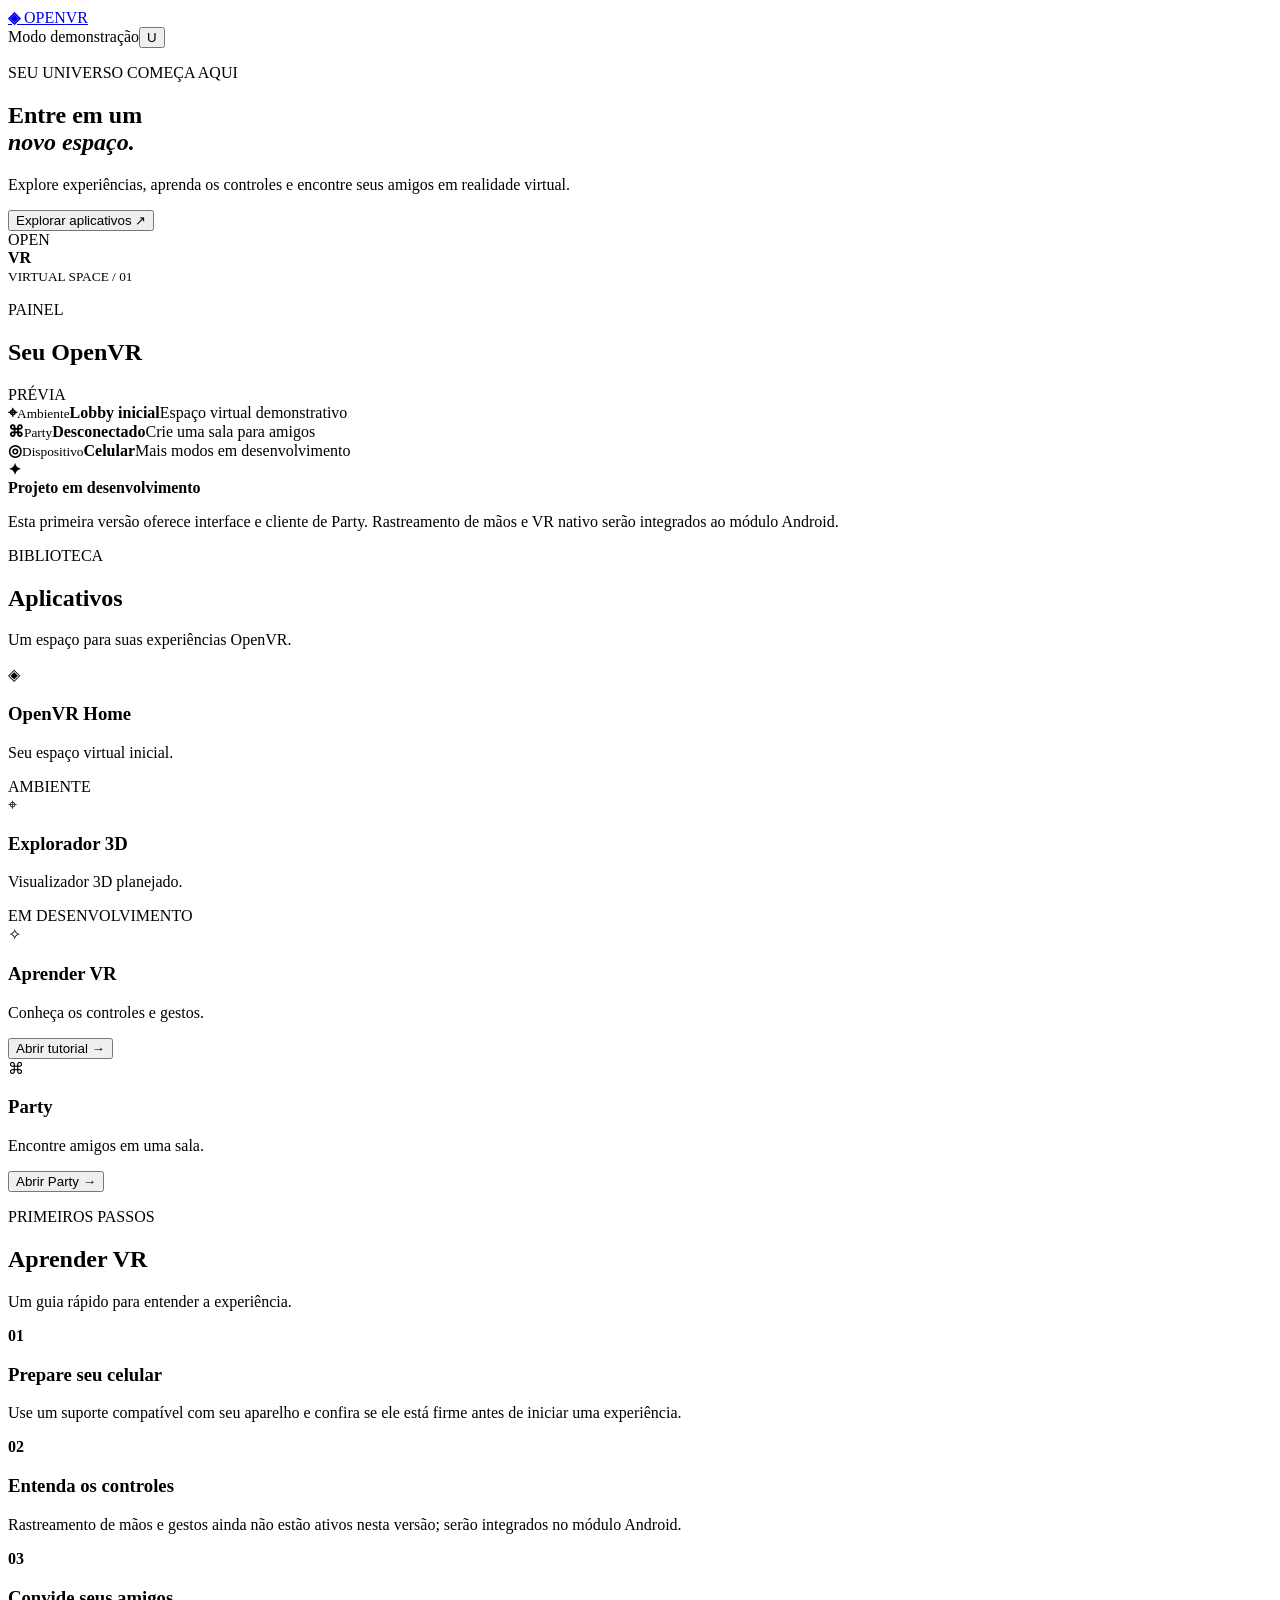
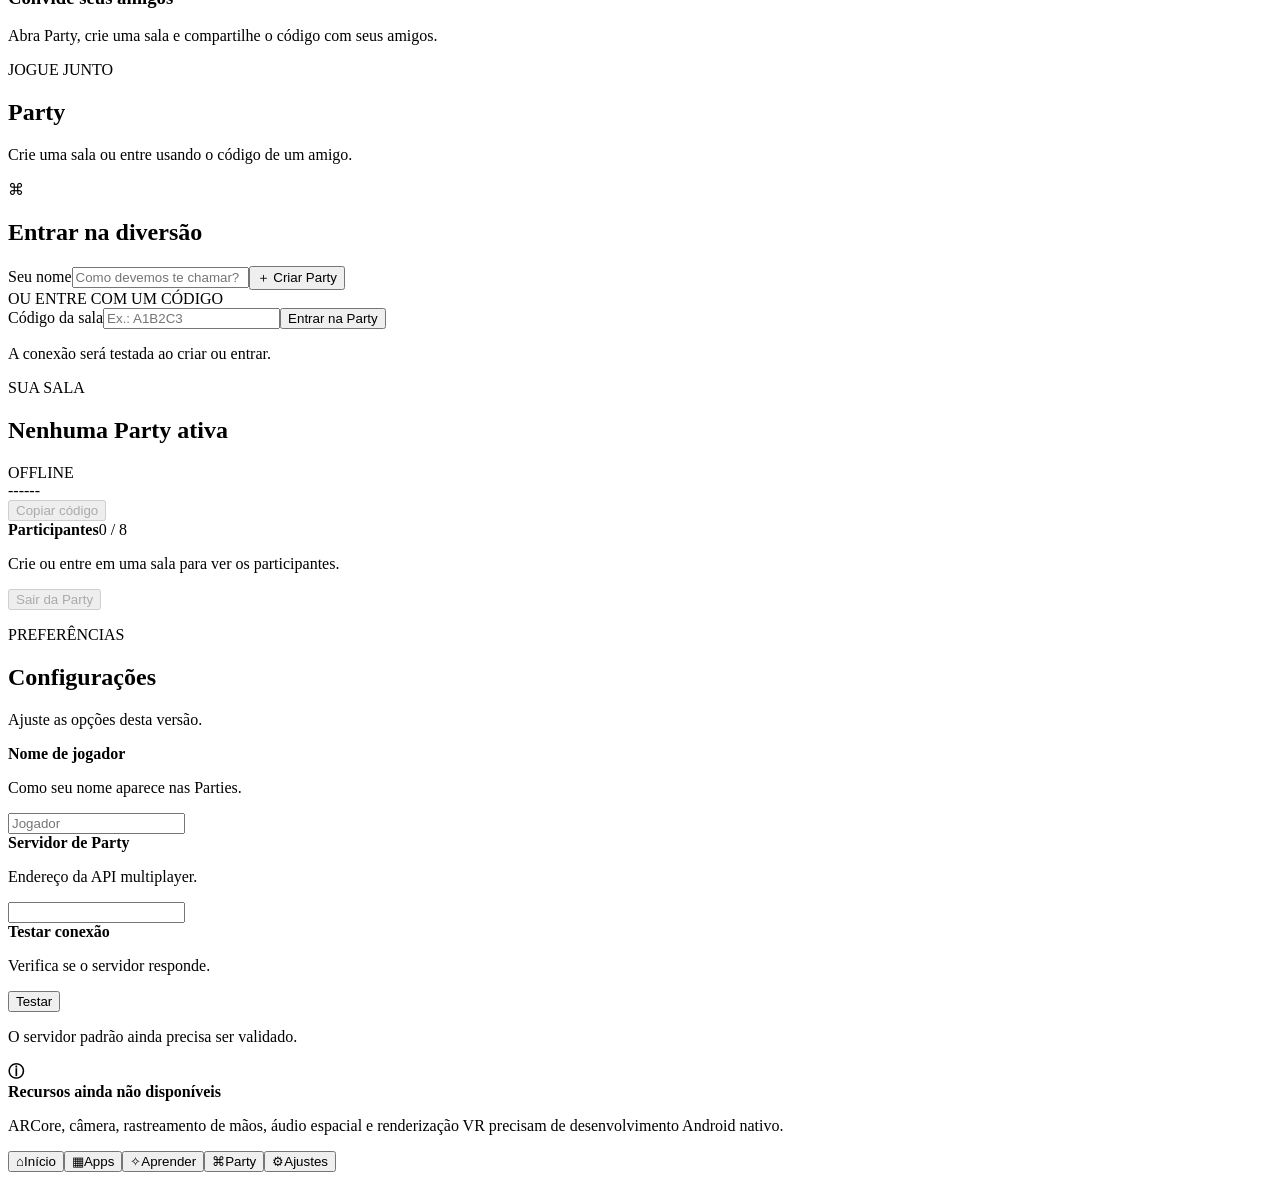
==== index.html @ 408af4f0 "Add OpenVR first web app foundation" ====
<!doctype html>
<html lang="pt-BR">
<head>
<meta charset="utf-8"><meta name="viewport" content="width=device-width,initial-scale=1,viewport-fit=cover">
<meta name="theme-color" content="#080d19"><meta name="description" content="OpenVR — seu espaço de realidade virtual.">
<link rel="manifest" href="./manifest.webmanifest"><link rel="icon" href="./icons/icon.svg" type="image/svg+xml"><link rel="stylesheet" href="./styles.css">
<title>OpenVR</title>
</head>
<body>
<div class="glow g1"></div><div class="glow g2"></div>
<header><a class="brand" href="#"><b>◈</b> OPEN<span>VR</span></a><div class="status"><i id="statusDot"></i><span id="statusText">Modo demonstração</span><button id="profile" aria-label="Editar perfil">U</button></div></header>
<main>
<section class="page active" id="home">
<div class="hero"><div><p class="eyebrow">SEU UNIVERSO COMEÇA AQUI</p><h1>Entre em um<br><em>novo espaço.</em></h1><p class="muted">Explore experiências, aprenda os controles e encontre seus amigos em realidade virtual.</p><button class="primary" data-open="apps">Explorar aplicativos ↗</button></div>
<div class="scene"><div class="grid"></div><div class="portal"><div>OPEN<br><strong>VR</strong></div></div><small>VIRTUAL SPACE / 01</small></div></div>
<div class="section-title"><div><p class="eyebrow">PAINEL</p><h2>Seu OpenVR</h2></div><span class="pill">PRÉVIA</span></div>
<div class="stats"><article><b>⌖</b><small>Ambiente</small><strong>Lobby inicial</strong><span>Espaço virtual demonstrativo</span></article><article><b>⌘</b><small>Party</small><strong id="homeParty">Desconectado</strong><span>Crie uma sala para amigos</span></article><article><b>◎</b><small>Dispositivo</small><strong>Celular</strong><span>Mais modos em desenvolvimento</span></article></div>
<div class="notice"><b>✦</b><div><strong>Projeto em desenvolvimento</strong><p>Esta primeira versão oferece interface e cliente de Party. Rastreamento de mãos e VR nativo serão integrados ao módulo Android.</p></div></div>
</section>
<section class="page" id="apps"><div class="intro"><p class="eyebrow">BIBLIOTECA</p><h1>Aplicativos</h1><p class="muted">Um espaço para suas experiências OpenVR.</p></div><div class="apps">
<article><div class="art violet">◈</div><h3>OpenVR Home</h3><p>Seu espaço virtual inicial.</p><span class="tag">AMBIENTE</span></article>
<article><div class="art blue">⌖</div><h3>Explorador 3D</h3><p>Visualizador 3D planejado.</p><span class="tag">EM DESENVOLVIMENTO</span></article>
<article><div class="art green">✧</div><h3>Aprender VR</h3><p>Conheça os controles e gestos.</p><button class="link" data-open="learn">Abrir tutorial →</button></article>
<article><div class="art pink">⌘</div><h3>Party</h3><p>Encontre amigos em uma sala.</p><button class="link" data-open="party">Abrir Party →</button></article></div></section>
<section class="page" id="learn"><div class="intro"><p class="eyebrow">PRIMEIROS PASSOS</p><h1>Aprender VR</h1><p class="muted">Um guia rápido para entender a experiência.</p></div><div class="lessons">
<article><b>01</b><div><h3>Prepare seu celular</h3><p>Use um suporte compatível com seu aparelho e confira se ele está firme antes de iniciar uma experiência.</p></div></article>
<article><b>02</b><div><h3>Entenda os controles</h3><p>Rastreamento de mãos e gestos ainda não estão ativos nesta versão; serão integrados no módulo Android.</p></div></article>
<article><b>03</b><div><h3>Convide seus amigos</h3><p>Abra Party, crie uma sala e compartilhe o código com seus amigos.</p></div></article></div></section>
<section class="page" id="party"><div class="intro"><p class="eyebrow">JOGUE JUNTO</p><h1>Party</h1><p class="muted">Crie uma sala ou entre usando o código de um amigo.</p></div><div class="party-layout">
<div class="panel"><div class="symbol">⌘</div><h2>Entrar na diversão</h2><label for="playerName">Seu nome</label><input id="playerName" maxlength="20" placeholder="Como devemos te chamar?"><button class="primary wide" id="create">＋ Criar Party</button><div class="or">OU ENTRE COM UM CÓDIGO</div><label for="partyCode">Código da sala</label><input id="partyCode" maxlength="12" placeholder="Ex.: A1B2C3"><button class="secondary wide" id="join">Entrar na Party</button><p class="helper" id="partyMessage">A conexão será testada ao criar ou entrar.</p></div>
<div class="panel"><div class="room-head"><div><p class="eyebrow">SUA SALA</p><h2 id="roomTitle">Nenhuma Party ativa</h2></div><span class="live" id="roomLive">OFFLINE</span></div><div class="code" id="roomCode">------</div><button class="secondary wide" id="copy" disabled>Copiar código</button><div class="members-head"><b>Participantes</b><span id="memberCount">0 / 8</span></div><div id="members"><p class="helper">Crie ou entre em uma sala para ver os participantes.</p></div><button class="quiet wide" id="leave" disabled>Sair da Party</button></div></div></section>
<section class="page" id="settings"><div class="intro"><p class="eyebrow">PREFERÊNCIAS</p><h1>Configurações</h1><p class="muted">Ajuste as opções desta versão.</p></div><div class="panel settings">
<div class="setting"><div><b>Nome de jogador</b><p>Como seu nome aparece nas Parties.</p></div><input id="settingsName" maxlength="20" placeholder="Jogador"></div>
<div class="setting"><div><b>Servidor de Party</b><p>Endereço da API multiplayer.</p></div><input id="serverUrl" type="url" spellcheck="false"></div>
<div class="setting"><div><b>Testar conexão</b><p>Verifica se o servidor responde.</p></div><button class="secondary" id="test">Testar</button></div><p class="helper" id="settingsMessage">O servidor padrão ainda precisa ser validado.</p></div>
<div class="notice"><b>ⓘ</b><div><strong>Recursos ainda não disponíveis</strong><p>ARCore, câmera, rastreamento de mãos, áudio espacial e renderização VR precisam de desenvolvimento Android nativo.</p></div></div></section>
</main>
<nav><button class="selected" data-page="home"><span>⌂</span>Início</button><button data-page="apps"><span>▦</span>Apps</button><button data-page="learn"><span>✧</span>Aprender</button><button data-page="party"><span>⌘</span>Party</button><button data-page="settings"><span>⚙</span>Ajustes</button></nav><div id="toast" class="toast"></div>
<script src="./app.js"></script>
</body></html>
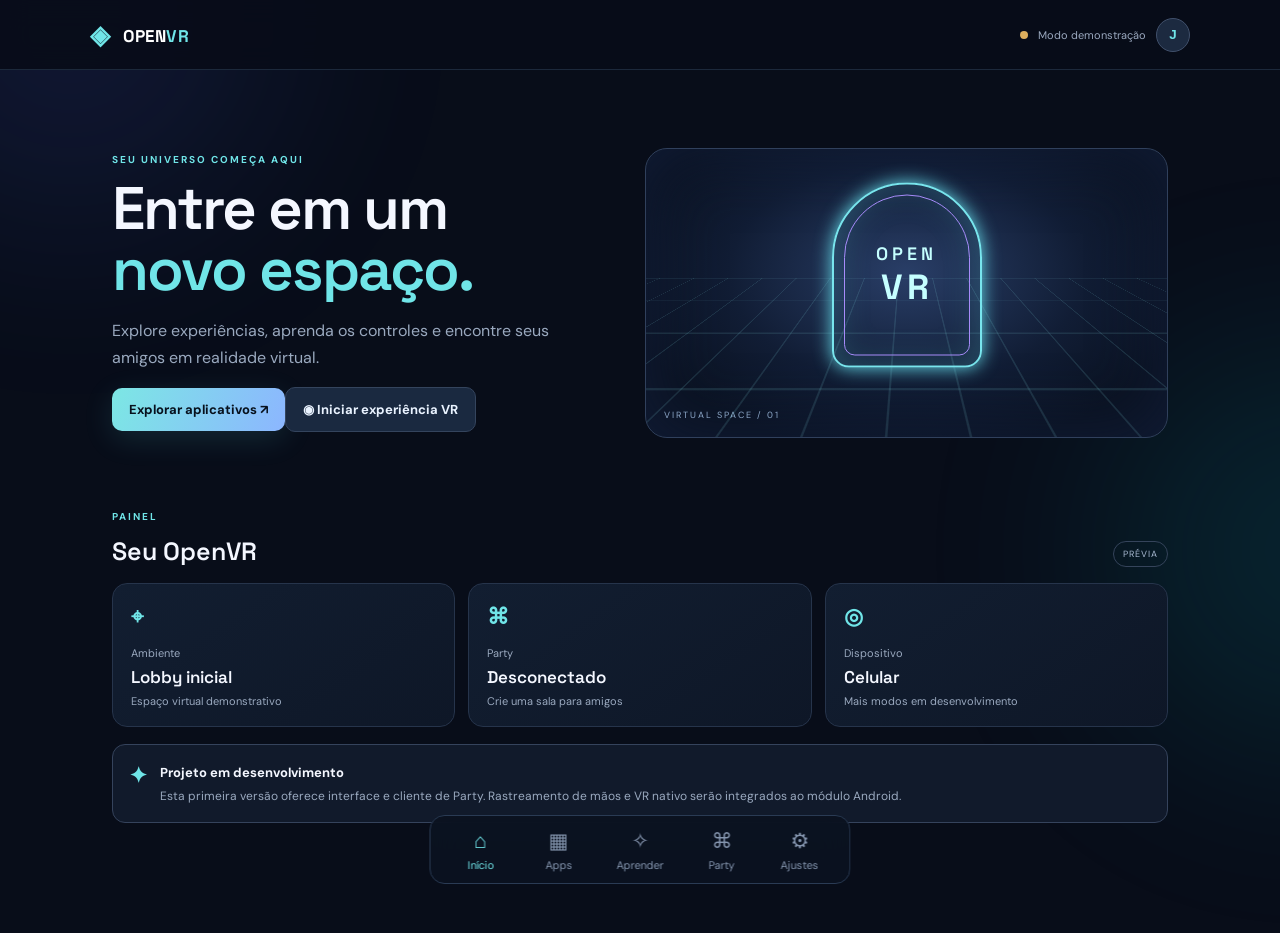
==== commit 188b9434: "Add OpenVR VR viewer and two viewing modes" ====
--- a/index.html
+++ b/index.html
@@ -11,11 +11,27 @@
 <header><a class="brand" href="#"><b>◈</b> OPEN<span>VR</span></a><div class="status"><i id="statusDot"></i><span id="statusText">Modo demonstração</span><button id="profile" aria-label="Editar perfil">U</button></div></header>
 <main>
 <section class="page active" id="home">
-<div class="hero"><div><p class="eyebrow">SEU UNIVERSO COMEÇA AQUI</p><h1>Entre em um<br><em>novo espaço.</em></h1><p class="muted">Explore experiências, aprenda os controles e encontre seus amigos em realidade virtual.</p><button class="primary" data-open="apps">Explorar aplicativos ↗</button></div>
+<div class="hero"><div><p class="eyebrow">SEU UNIVERSO COMEÇA AQUI</p><h1>Entre em um<br><em>novo espaço.</em></h1><p class="muted">Explore experiências, aprenda os controles e encontre seus amigos em realidade virtual.</p><button class="primary" data-open="apps">Explorar aplicativos ↗</button><button class="secondary home-vr" data-open="viewer">◉ Iniciar experiência VR</button></div>
 <div class="scene"><div class="grid"></div><div class="portal"><div>OPEN<br><strong>VR</strong></div></div><small>VIRTUAL SPACE / 01</small></div></div>
 <div class="section-title"><div><p class="eyebrow">PAINEL</p><h2>Seu OpenVR</h2></div><span class="pill">PRÉVIA</span></div>
 <div class="stats"><article><b>⌖</b><small>Ambiente</small><strong>Lobby inicial</strong><span>Espaço virtual demonstrativo</span></article><article><b>⌘</b><small>Party</small><strong id="homeParty">Desconectado</strong><span>Crie uma sala para amigos</span></article><article><b>◎</b><small>Dispositivo</small><strong>Celular</strong><span>Mais modos em desenvolvimento</span></article></div>
 <div class="notice"><b>✦</b><div><strong>Projeto em desenvolvimento</strong><p>Esta primeira versão oferece interface e cliente de Party. Rastreamento de mãos e VR nativo serão integrados ao módulo Android.</p></div></div>
+</section>
+<section class="page" id="viewer">
+<div class="viewer-top"><button class="back-button" id="viewerBack">← Voltar</button><div><p class="eyebrow">OPENVR VIEWER</p><h1>Experiência VR</h1></div></div>
+<div class="mode-picker" role="group" aria-label="Modo de visualização">
+<button class="mode-choice selected" id="modeNormal" aria-pressed="true"><b>▣</b><span>Modo normal</span><small>Tela inteira</small></button>
+<button class="mode-choice" id="modeHeadset" aria-pressed="false"><b>◉</b><span>Óculos personalizado</span><small>Duas lentes circulares</small></button>
+</div>
+<div id="vrStage" class="vr-stage normal-mode">
+<div class="vr-world normal-world"><div class="vr-horizon"></div><div class="vr-moon"></div><div class="vr-platform"></div><div class="vr-world-label">OPENVR <small>VIRTUAL SPACE</small></div></div>
+<div class="lens-pair" aria-label="Visualização para lente esquerda e direita">
+<div class="lens"><div class="vr-world"><div class="vr-horizon"></div><div class="vr-moon"></div><div class="vr-platform"></div><div class="vr-world-label">OPENVR</div></div></div>
+<div class="lens"><div class="vr-world right-eye"><div class="vr-horizon"></div><div class="vr-moon"></div><div class="vr-platform"></div><div class="vr-world-label">OPENVR</div></div></div>
+</div>
+</div>
+<div class="viewer-controls"><button class="primary" id="enterFullscreen">⛶ Tela cheia</button><button class="secondary" id="exitViewer">Sair do visualizador</button></div>
+<p class="viewer-note" id="viewerNote">Modo normal: imagem em tela inteira. Escolha Óculos personalizado para usar um visor com duas lentes.</p>
 </section>
 <section class="page" id="apps"><div class="intro"><p class="eyebrow">BIBLIOTECA</p><h1>Aplicativos</h1><p class="muted">Um espaço para suas experiências OpenVR.</p></div><div class="apps">
 <article><div class="art violet">◈</div><h3>OpenVR Home</h3><p>Seu espaço virtual inicial.</p><span class="tag">AMBIENTE</span></article>
--- a/styles.css
+++ b/styles.css
@@ -0,0 +1,3 @@
+@import url('https://fonts.googleapis.com/css2?family=DM+Sans:wght@400;500;600;700&family=Space+Grotesk:wght@400;500;600;700&display=swap');
+:root{color-scheme:dark;--bg:#080d19;--panel:#101a2b;--line:#26344b;--text:#f4f7ff;--muted:#9aa9bf;--cyan:#70e5e8}*{box-sizing:border-box}body{margin:0;background:var(--bg);color:var(--text);font-family:'DM Sans',sans-serif;min-height:100vh}.glow{position:fixed;width:400px;height:400px;border-radius:50%;filter:blur(110px);opacity:.12;pointer-events:none;z-index:-1}.g1{background:#536dfe;top:-180px;left:-130px}.g2{background:#00d4d8;right:-230px;top:350px}header{height:70px;display:flex;align-items:center;justify-content:space-between;padding:0 max(20px,calc((100vw - 1100px)/2));border-bottom:1px solid #1c293b;background:#080d19e8;position:sticky;top:0;z-index:4;backdrop-filter:blur(14px)}.brand{color:white;text-decoration:none;font:700 17px 'Space Grotesk';letter-spacing:.5px}.brand b{color:var(--cyan);font-size:26px;vertical-align:-2px;margin-right:8px}.brand span{color:var(--cyan)}.status{display:flex;align-items:center;gap:10px;color:var(--muted);font-size:11px}.status i{width:8px;height:8px;border-radius:50%;background:#dcae5d}.status.online i{background:#5de1a0}#profile{border:1px solid #40506b;border-radius:50%;width:34px;height:34px;background:#1c2a40;color:var(--cyan);font-weight:bold}main{max-width:1100px;margin:auto;padding:40px 22px 110px}.page{display:none;animation:fade .2s}.page.active{display:block}@keyframes fade{from{opacity:.4;transform:translateY(4px)}to{opacity:1;transform:none}}.hero{display:grid;grid-template-columns:1fr 1.05fr;gap:35px;align-items:center;min-height:365px}.eyebrow{font-size:10px;letter-spacing:2px;color:var(--cyan);font-weight:700;margin:0 0 12px}.hero h1,.intro h1{font:600 clamp(40px,6vw,60px)/1.02 'Space Grotesk';letter-spacing:-2px;margin:0 0 18px}.hero em{color:var(--cyan);font-style:normal}.muted{color:var(--muted);line-height:1.65;max-width:470px}.primary,.secondary{border:0;border-radius:10px;padding:13px 17px;font:700 13px 'DM Sans';cursor:pointer;transition:.2s}.primary{background:linear-gradient(110deg,#7ce7e4,#8cb6ff);color:#07111d;box-shadow:0 8px 30px #5adce522}.secondary{background:#1a2940;color:#eaf3ff;border:1px solid #34445d}.primary:hover,.secondary:hover{filter:brightness(1.08);transform:translateY(-1px)}.scene{height:290px;position:relative;border:1px solid #30405c;border-radius:22px;overflow:hidden;background:radial-gradient(ellipse at 50% 43%,#293e67,#111d35 48%,#0a1221 78%);box-shadow:inset 0 0 70px #111c36}.grid{position:absolute;inset:45% -30% -30%;background-image:linear-gradient(#80dce322 1px,transparent 1px),linear-gradient(90deg,#80dce322 1px,transparent 1px);background-size:34px 34px;transform:perspective(170px) rotateX(58deg);transform-origin:top}.portal{position:absolute;left:50%;top:44%;transform:translate(-50%,-50%);width:150px;height:185px;border:2px solid #78e5ed;border-radius:80px 80px 18px 18px;box-shadow:0 0 18px #65dce9,inset 0 0 35px #65dce944;display:grid;place-items:center}.portal:before{content:"";position:absolute;inset:10px;border:1px solid #a78bfa;border-radius:70px 70px 12px 12px}.portal div{text-align:center;font:600 18px 'Space Grotesk';letter-spacing:4px;color:#c5ffff}.portal strong{font-size:35px}.scene small{position:absolute;bottom:16px;left:18px;color:#8da8c9;font-size:9px;letter-spacing:2px}.section-title{display:flex;align-items:end;justify-content:space-between;margin:35px 0 16px}.section-title h2{font:600 25px 'Space Grotesk';margin:0}.pill,.tag{font-size:9px;letter-spacing:1px;color:#a9bad2;border:1px solid #35445b;border-radius:20px;padding:6px 9px}.stats{display:grid;grid-template-columns:repeat(3,1fr);gap:13px}.stats article,.panel,.apps article,.lessons article{background:linear-gradient(145deg,#121e31,#0e1727);border:1px solid var(--line);border-radius:15px;padding:18px}.stats article>b{display:block;font-size:22px;color:var(--cyan);margin-bottom:15px}.stats small,.stats span{display:block;color:var(--muted);font-size:11px}.stats strong{display:block;font:600 17px 'Space Grotesk';margin:6px 0}.notice{display:flex;gap:13px;margin-top:17px;padding:16px;border:1px solid #35435c;border-radius:13px;background:#111a2b}.notice>b{font-size:22px;color:var(--cyan)}.notice strong{font-size:13px}.notice p,.apps p,.lessons p,.setting p{margin:5px 0 0;color:var(--muted);font-size:12px;line-height:1.6}.intro{margin:8px 0 28px}.intro h1{font-size:44px;margin-bottom:8px}.intro .muted{margin:0}.apps{display:grid;grid-template-columns:repeat(4,1fr);gap:14px}.art{height:125px;border-radius:11px;display:grid;place-items:center;font-size:50px;color:#e4ffff}.violet{background:radial-gradient(circle at 50% 30%,#8065d7,#282346)}.blue{background:radial-gradient(circle at 50% 30%,#3e9fc9,#152c4b)}.green{background:radial-gradient(circle at 50% 30%,#54bba0,#173c3b)}.pink{background:radial-gradient(circle at 50% 30%,#bd71b9,#462443)}.apps h3,.lessons h3{font:600 16px 'Space Grotesk';margin:14px 0 5px}.tag{display:inline-block;margin-top:13px;font-size:8px}.link{border:0;background:none;color:var(--cyan);font-weight:700;padding:12px 0 0}.lessons{display:grid;gap:12px}.lessons article{display:flex;gap:18px;align-items:center}.lessons article>b{font:600 23px 'Space Grotesk';color:var(--cyan)}.lessons article>div{flex:1}.lessons h3{margin:0}.party-layout{display:grid;grid-template-columns:1fr 1fr;gap:15px}.symbol{font-size:25px;color:var(--cyan)}.panel h2{font:600 20px 'Space Grotesk';margin:10px 0 18px}label{display:block;color:#b7c5d8;font-size:11px;margin:14px 0 7px}input{width:100%;padding:12px;border:1px solid #35445d;background:#091321;border-radius:9px;color:white;outline:none;font:13px 'DM Sans'}input:focus{border-color:var(--cyan);box-shadow:0 0 0 3px #70e5e81a}.wide{width:100%;margin-top:11px}.or{text-align:center;color:#71839e;font-size:9px;letter-spacing:1px;margin:20px 0 5px}.helper{font-size:11px;color:#8495ad;line-height:1.5}.room-head,.members-head{display:flex;justify-content:space-between;align-items:center}.room-head h2{margin:0}.live{font-size:9px;color:#e6b568;border:1px solid #594a34;border-radius:20px;padding:5px 8px}.live.online{color:#72e5ac;border-color:#28634b}.code{font:700 34px 'Space Grotesk';letter-spacing:7px;color:var(--cyan);padding:22px 0 10px}.members-head{font-size:12px;margin:24px 0 10px}.members-head span{color:var(--muted)}.member{display:flex;gap:9px;align-items:center;padding:9px 0;border-bottom:1px solid #26354a;font-size:12px}.member i{width:8px;height:8px;border-radius:50%;background:#68e0bd}.quiet{background:none;border:0;color:#aab8cc;padding:14px;cursor:pointer}.quiet:disabled,.secondary:disabled{opacity:.35;cursor:not-allowed}.settings{padding:4px 19px}.setting{display:grid;grid-template-columns:1fr minmax(180px,48%);gap:18px;align-items:center;padding:16px 0;border-bottom:1px solid #26354a}.setting:last-of-type{border:0}.setting b{font-size:13px}.setting p{font-size:11px}nav{position:fixed;bottom:0;left:0;right:0;z-index:5;display:flex;justify-content:center;gap:clamp(7px,4vw,40px);padding:10px 10px max(10px,env(safe-area-inset-bottom));background:#0b1321ed;border-top:1px solid #25334a;backdrop-filter:blur(16px)}nav button{background:none;border:0;color:#8495ae;font:11px 'DM Sans';display:flex;flex-direction:column;align-items:center;gap:3px;min-width:52px}nav button span{font-size:21px}nav button.selected{color:var(--cyan)}.toast{position:fixed;bottom:85px;left:50%;transform:translate(-50%,10px);opacity:0;background:#e3f9f8;color:#0a1a24;padding:10px 16px;border-radius:9px;font-size:12px;transition:.2s;z-index:8}.toast.show{opacity:1;transform:translate(-50%,0)}
+@media(max-width:760px){main{padding:27px 16px 105px}.hero{grid-template-columns:1fr;gap:22px;min-height:0}.hero h1{font-size:47px}.scene{height:235px}.stats{grid-template-columns:1fr}.stats article{display:grid;grid-template-columns:32px 1fr;align-items:center;column-gap:9px}.stats article>b{grid-row:span 2;margin:0}.stats span{grid-column:2}.apps{grid-template-columns:repeat(2,1fr)}.art{height:100px}.party-layout{grid-template-columns:1fr}.setting{grid-template-columns:1fr}.intro h1{font-size:40px}.status span{display:none}}@media(min-width:761px){nav{left:50%;right:auto;transform:translateX(-50%);bottom:16px;border:1px solid #2a3b54;border-radius:15px;padding:10px 24px;gap:26px}}
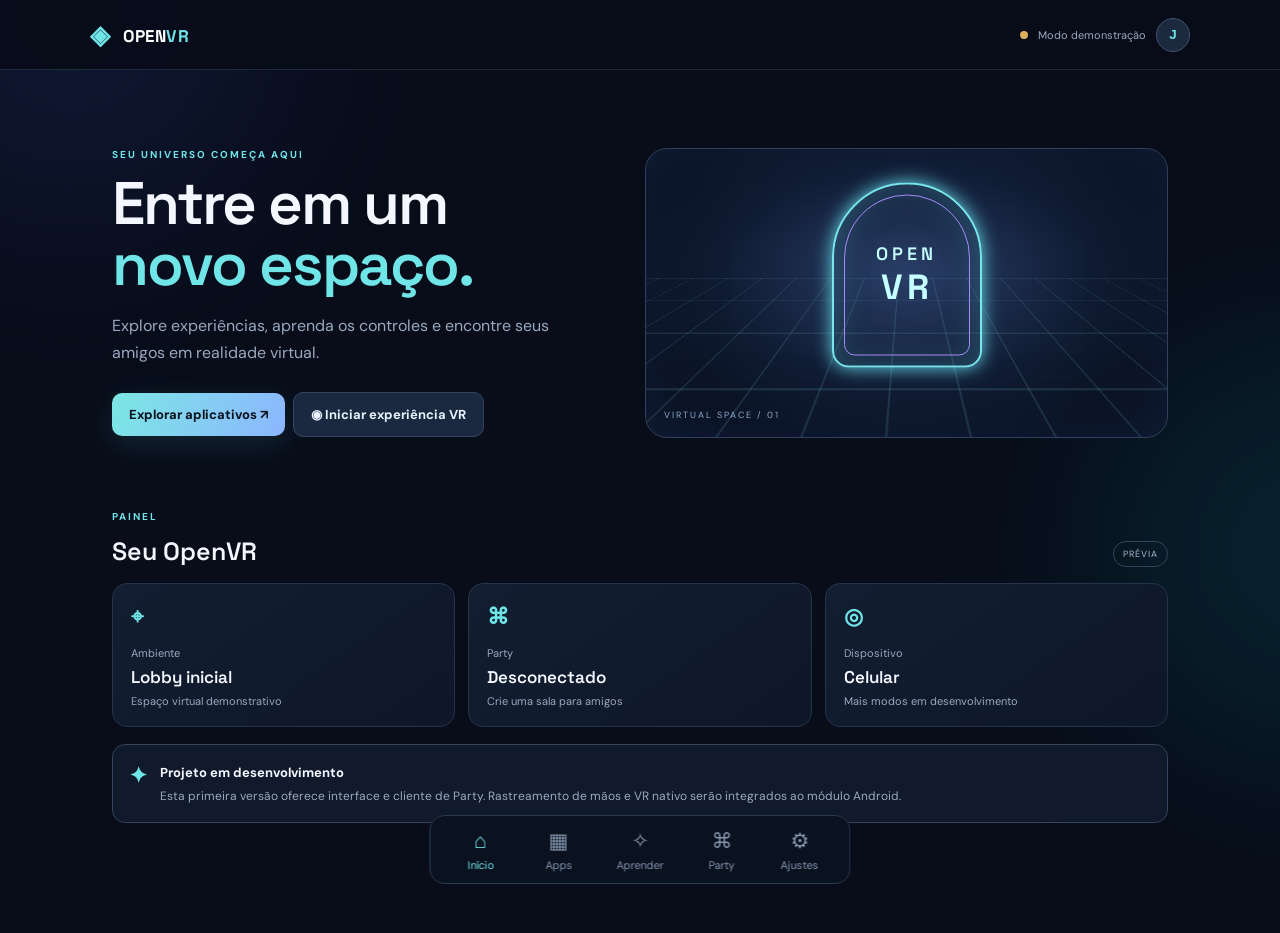
==== commit cdf57119: "Add Nexus 3D lobby and object video capture prototype" ====
--- a/index.html
+++ b/index.html
@@ -24,13 +24,16 @@
 <button class="mode-choice" id="modeHeadset" aria-pressed="false"><b>◉</b><span>Óculos personalizado</span><small>Duas lentes circulares</small></button>
 </div>
 <div id="vrStage" class="vr-stage normal-mode">
-<div class="vr-world normal-world"><div class="vr-horizon"></div><div class="vr-moon"></div><div class="vr-platform"></div><div class="vr-world-label">OPENVR <small>VIRTUAL SPACE</small></div></div>
+<div class="lobby-scene" id="lobbyScene" aria-label="Lobby 3D OpenVR"><div class="lobby-sky"></div><div class="lobby-floor"></div><div class="lobby-ring"></div><div class="lobby-pillar pillar-a"></div><div class="lobby-pillar pillar-b"></div><div class="lobby-orb orb-a"></div><div class="lobby-orb orb-b"></div><div class="lobby-cube" id="lobbyCube"><span>OPENVR</span></div><div class="lobby-caption">NEXUS LOBBY <small>SEU ESPAÇO 3D</small></div><div id="capturedLobbyObjects" class="captured-lobby-objects"></div></div>
+<div id="handCursor" class="hand-cursor" aria-hidden="true"></div><button id="vrTarget" class="vr-target" type="button">TOQUE COM PINÇA</button><div class="vr-world normal-world"><div class="vr-horizon"></div><div class="vr-moon"></div><div class="vr-platform"></div><div class="vr-world-label">OPENVR <small>VIRTUAL SPACE</small></div></div>
 <div class="lens-pair" aria-label="Visualização para lente esquerda e direita">
 <div class="lens"><div class="vr-world"><div class="vr-horizon"></div><div class="vr-moon"></div><div class="vr-platform"></div><div class="vr-world-label">OPENVR</div></div></div>
 <div class="lens"><div class="vr-world right-eye"><div class="vr-horizon"></div><div class="vr-moon"></div><div class="vr-platform"></div><div class="vr-world-label">OPENVR</div></div></div>
 </div>
 </div>
-<div class="viewer-controls"><button class="primary" id="enterFullscreen">⛶ Tela cheia</button><button class="secondary" id="exitViewer">Sair do visualizador</button></div>
+<div class="viewer-controls"><button class="primary" id="enterFullscreen">⛶ Tela cheia</button><button class="secondary" id="openCapture">＋ Capturar objeto</button><button class="secondary" id="handToggle">✋ Ativar mãos</button><button class="secondary" id="exitViewer">Sair do visualizador</button></div>
+<p class="viewer-note" id="handStatus" role="status" aria-live="polite">Reconhecimento de mãos desligado. No aplicativo Android, ative para permitir o uso da câmera frontal.</p>
+<section class="capture-panel" id="capturePanel"><div class="capture-heading"><div><p class="eyebrow">OBJECT SCANNER</p><h2>Adicionar objeto ao lobby</h2></div><button class="quiet" id="closeCapture">Fechar ×</button></div><p class="viewer-note">Grave um vídeo curto contornando o objeto lentamente, mostrando frente, laterais, topo e parte de trás. O OpenVR vai extrair quadros para preparar uma prévia.</p><label class="capture-file">🎥 Escolher vídeo do objeto<input id="objectVideo" type="file" accept="video/*" capture="environment"></label><video id="captureVideo" controls playsinline hidden></video><div id="captureProgress" class="capture-progress">Nenhum vídeo selecionado.</div><div id="captureFrames" class="capture-frames"></div><div class="capture-actions"><input id="objectName" maxlength="32" placeholder="Nome do objeto (ex.: Meu troféu)"><button class="primary" id="addCapturedObject" disabled>Adicionar prévia ao lobby</button></div><p class="capture-disclaimer">Esta etapa cria uma prévia multiquadro. Ainda não é uma malha 3D reconstruída: para isso, será necessário integrar um serviço de fotogrametria/IA 3D e validar o modelo gerado.</p></section>
 <p class="viewer-note" id="viewerNote">Modo normal: imagem em tela inteira. Escolha Óculos personalizado para usar um visor com duas lentes.</p>
 </section>
 <section class="page" id="apps"><div class="intro"><p class="eyebrow">BIBLIOTECA</p><h1>Aplicativos</h1><p class="muted">Um espaço para suas experiências OpenVR.</p></div><div class="apps">
@@ -40,7 +43,7 @@
 <article><div class="art pink">⌘</div><h3>Party</h3><p>Encontre amigos em uma sala.</p><button class="link" data-open="party">Abrir Party →</button></article></div></section>
 <section class="page" id="learn"><div class="intro"><p class="eyebrow">PRIMEIROS PASSOS</p><h1>Aprender VR</h1><p class="muted">Um guia rápido para entender a experiência.</p></div><div class="lessons">
 <article><b>01</b><div><h3>Prepare seu celular</h3><p>Use um suporte compatível com seu aparelho e confira se ele está firme antes de iniciar uma experiência.</p></div></article>
-<article><b>02</b><div><h3>Entenda os controles</h3><p>Rastreamento de mãos e gestos ainda não estão ativos nesta versão; serão integrados no módulo Android.</p></div></article>
+<article><b>02</b><div><h3>Entenda os controles</h3><p>Ative Reconhecimento de mãos no visualizador. Mostre a mão para mover o cursor e junte polegar e indicador para selecionar o alvo.</p></div></article>
 <article><b>03</b><div><h3>Convide seus amigos</h3><p>Abra Party, crie uma sala e compartilhe o código com seus amigos.</p></div></article></div></section>
 <section class="page" id="party"><div class="intro"><p class="eyebrow">JOGUE JUNTO</p><h1>Party</h1><p class="muted">Crie uma sala ou entre usando o código de um amigo.</p></div><div class="party-layout">
 <div class="panel"><div class="symbol">⌘</div><h2>Entrar na diversão</h2><label for="playerName">Seu nome</label><input id="playerName" maxlength="20" placeholder="Como devemos te chamar?"><button class="primary wide" id="create">＋ Criar Party</button><div class="or">OU ENTRE COM UM CÓDIGO</div><label for="partyCode">Código da sala</label><input id="partyCode" maxlength="12" placeholder="Ex.: A1B2C3"><button class="secondary wide" id="join">Entrar na Party</button><p class="helper" id="partyMessage">A conexão será testada ao criar ou entrar.</p></div>
@@ -49,7 +52,7 @@
 <div class="setting"><div><b>Nome de jogador</b><p>Como seu nome aparece nas Parties.</p></div><input id="settingsName" maxlength="20" placeholder="Jogador"></div>
 <div class="setting"><div><b>Servidor de Party</b><p>Endereço da API multiplayer.</p></div><input id="serverUrl" type="url" spellcheck="false"></div>
 <div class="setting"><div><b>Testar conexão</b><p>Verifica se o servidor responde.</p></div><button class="secondary" id="test">Testar</button></div><p class="helper" id="settingsMessage">O servidor padrão ainda precisa ser validado.</p></div>
-<div class="notice"><b>ⓘ</b><div><strong>Recursos ainda não disponíveis</strong><p>ARCore, câmera, rastreamento de mãos, áudio espacial e renderização VR precisam de desenvolvimento Android nativo.</p></div></div></section>
+<div class="notice"><b>ⓘ</b><div><strong>Recursos ainda não disponíveis</strong><p>A câmera frontal e o reconhecimento de mãos usam o módulo Android. Estereoscopia 3D real, ARCore, áudio espacial e head tracking ainda estão em desenvolvimento.</p></div></div></section>
 </main>
 <nav><button class="selected" data-page="home"><span>⌂</span>Início</button><button data-page="apps"><span>▦</span>Apps</button><button data-page="learn"><span>✧</span>Aprender</button><button data-page="party"><span>⌘</span>Party</button><button data-page="settings"><span>⚙</span>Ajustes</button></nav><div id="toast" class="toast"></div>
 <script src="./app.js"></script>
--- a/styles.css
+++ b/styles.css
@@ -1,3 +1,7 @@
 @import url('https://fonts.googleapis.com/css2?family=DM+Sans:wght@400;500;600;700&family=Space+Grotesk:wght@400;500;600;700&display=swap');
 :root{color-scheme:dark;--bg:#080d19;--panel:#101a2b;--line:#26344b;--text:#f4f7ff;--muted:#9aa9bf;--cyan:#70e5e8}*{box-sizing:border-box}body{margin:0;background:var(--bg);color:var(--text);font-family:'DM Sans',sans-serif;min-height:100vh}.glow{position:fixed;width:400px;height:400px;border-radius:50%;filter:blur(110px);opacity:.12;pointer-events:none;z-index:-1}.g1{background:#536dfe;top:-180px;left:-130px}.g2{background:#00d4d8;right:-230px;top:350px}header{height:70px;display:flex;align-items:center;justify-content:space-between;padding:0 max(20px,calc((100vw - 1100px)/2));border-bottom:1px solid #1c293b;background:#080d19e8;position:sticky;top:0;z-index:4;backdrop-filter:blur(14px)}.brand{color:white;text-decoration:none;font:700 17px 'Space Grotesk';letter-spacing:.5px}.brand b{color:var(--cyan);font-size:26px;vertical-align:-2px;margin-right:8px}.brand span{color:var(--cyan)}.status{display:flex;align-items:center;gap:10px;color:var(--muted);font-size:11px}.status i{width:8px;height:8px;border-radius:50%;background:#dcae5d}.status.online i{background:#5de1a0}#profile{border:1px solid #40506b;border-radius:50%;width:34px;height:34px;background:#1c2a40;color:var(--cyan);font-weight:bold}main{max-width:1100px;margin:auto;padding:40px 22px 110px}.page{display:none;animation:fade .2s}.page.active{display:block}@keyframes fade{from{opacity:.4;transform:translateY(4px)}to{opacity:1;transform:none}}.hero{display:grid;grid-template-columns:1fr 1.05fr;gap:35px;align-items:center;min-height:365px}.eyebrow{font-size:10px;letter-spacing:2px;color:var(--cyan);font-weight:700;margin:0 0 12px}.hero h1,.intro h1{font:600 clamp(40px,6vw,60px)/1.02 'Space Grotesk';letter-spacing:-2px;margin:0 0 18px}.hero em{color:var(--cyan);font-style:normal}.muted{color:var(--muted);line-height:1.65;max-width:470px}.primary,.secondary{border:0;border-radius:10px;padding:13px 17px;font:700 13px 'DM Sans';cursor:pointer;transition:.2s}.primary{background:linear-gradient(110deg,#7ce7e4,#8cb6ff);color:#07111d;box-shadow:0 8px 30px #5adce522}.secondary{background:#1a2940;color:#eaf3ff;border:1px solid #34445d}.primary:hover,.secondary:hover{filter:brightness(1.08);transform:translateY(-1px)}.scene{height:290px;position:relative;border:1px solid #30405c;border-radius:22px;overflow:hidden;background:radial-gradient(ellipse at 50% 43%,#293e67,#111d35 48%,#0a1221 78%);box-shadow:inset 0 0 70px #111c36}.grid{position:absolute;inset:45% -30% -30%;background-image:linear-gradient(#80dce322 1px,transparent 1px),linear-gradient(90deg,#80dce322 1px,transparent 1px);background-size:34px 34px;transform:perspective(170px) rotateX(58deg);transform-origin:top}.portal{position:absolute;left:50%;top:44%;transform:translate(-50%,-50%);width:150px;height:185px;border:2px solid #78e5ed;border-radius:80px 80px 18px 18px;box-shadow:0 0 18px #65dce9,inset 0 0 35px #65dce944;display:grid;place-items:center}.portal:before{content:"";position:absolute;inset:10px;border:1px solid #a78bfa;border-radius:70px 70px 12px 12px}.portal div{text-align:center;font:600 18px 'Space Grotesk';letter-spacing:4px;color:#c5ffff}.portal strong{font-size:35px}.scene small{position:absolute;bottom:16px;left:18px;color:#8da8c9;font-size:9px;letter-spacing:2px}.section-title{display:flex;align-items:end;justify-content:space-between;margin:35px 0 16px}.section-title h2{font:600 25px 'Space Grotesk';margin:0}.pill,.tag{font-size:9px;letter-spacing:1px;color:#a9bad2;border:1px solid #35445b;border-radius:20px;padding:6px 9px}.stats{display:grid;grid-template-columns:repeat(3,1fr);gap:13px}.stats article,.panel,.apps article,.lessons article{background:linear-gradient(145deg,#121e31,#0e1727);border:1px solid var(--line);border-radius:15px;padding:18px}.stats article>b{display:block;font-size:22px;color:var(--cyan);margin-bottom:15px}.stats small,.stats span{display:block;color:var(--muted);font-size:11px}.stats strong{display:block;font:600 17px 'Space Grotesk';margin:6px 0}.notice{display:flex;gap:13px;margin-top:17px;padding:16px;border:1px solid #35435c;border-radius:13px;background:#111a2b}.notice>b{font-size:22px;color:var(--cyan)}.notice strong{font-size:13px}.notice p,.apps p,.lessons p,.setting p{margin:5px 0 0;color:var(--muted);font-size:12px;line-height:1.6}.intro{margin:8px 0 28px}.intro h1{font-size:44px;margin-bottom:8px}.intro .muted{margin:0}.apps{display:grid;grid-template-columns:repeat(4,1fr);gap:14px}.art{height:125px;border-radius:11px;display:grid;place-items:center;font-size:50px;color:#e4ffff}.violet{background:radial-gradient(circle at 50% 30%,#8065d7,#282346)}.blue{background:radial-gradient(circle at 50% 30%,#3e9fc9,#152c4b)}.green{background:radial-gradient(circle at 50% 30%,#54bba0,#173c3b)}.pink{background:radial-gradient(circle at 50% 30%,#bd71b9,#462443)}.apps h3,.lessons h3{font:600 16px 'Space Grotesk';margin:14px 0 5px}.tag{display:inline-block;margin-top:13px;font-size:8px}.link{border:0;background:none;color:var(--cyan);font-weight:700;padding:12px 0 0}.lessons{display:grid;gap:12px}.lessons article{display:flex;gap:18px;align-items:center}.lessons article>b{font:600 23px 'Space Grotesk';color:var(--cyan)}.lessons article>div{flex:1}.lessons h3{margin:0}.party-layout{display:grid;grid-template-columns:1fr 1fr;gap:15px}.symbol{font-size:25px;color:var(--cyan)}.panel h2{font:600 20px 'Space Grotesk';margin:10px 0 18px}label{display:block;color:#b7c5d8;font-size:11px;margin:14px 0 7px}input{width:100%;padding:12px;border:1px solid #35445d;background:#091321;border-radius:9px;color:white;outline:none;font:13px 'DM Sans'}input:focus{border-color:var(--cyan);box-shadow:0 0 0 3px #70e5e81a}.wide{width:100%;margin-top:11px}.or{text-align:center;color:#71839e;font-size:9px;letter-spacing:1px;margin:20px 0 5px}.helper{font-size:11px;color:#8495ad;line-height:1.5}.room-head,.members-head{display:flex;justify-content:space-between;align-items:center}.room-head h2{margin:0}.live{font-size:9px;color:#e6b568;border:1px solid #594a34;border-radius:20px;padding:5px 8px}.live.online{color:#72e5ac;border-color:#28634b}.code{font:700 34px 'Space Grotesk';letter-spacing:7px;color:var(--cyan);padding:22px 0 10px}.members-head{font-size:12px;margin:24px 0 10px}.members-head span{color:var(--muted)}.member{display:flex;gap:9px;align-items:center;padding:9px 0;border-bottom:1px solid #26354a;font-size:12px}.member i{width:8px;height:8px;border-radius:50%;background:#68e0bd}.quiet{background:none;border:0;color:#aab8cc;padding:14px;cursor:pointer}.quiet:disabled,.secondary:disabled{opacity:.35;cursor:not-allowed}.settings{padding:4px 19px}.setting{display:grid;grid-template-columns:1fr minmax(180px,48%);gap:18px;align-items:center;padding:16px 0;border-bottom:1px solid #26354a}.setting:last-of-type{border:0}.setting b{font-size:13px}.setting p{font-size:11px}nav{position:fixed;bottom:0;left:0;right:0;z-index:5;display:flex;justify-content:center;gap:clamp(7px,4vw,40px);padding:10px 10px max(10px,env(safe-area-inset-bottom));background:#0b1321ed;border-top:1px solid #25334a;backdrop-filter:blur(16px)}nav button{background:none;border:0;color:#8495ae;font:11px 'DM Sans';display:flex;flex-direction:column;align-items:center;gap:3px;min-width:52px}nav button span{font-size:21px}nav button.selected{color:var(--cyan)}.toast{position:fixed;bottom:85px;left:50%;transform:translate(-50%,10px);opacity:0;background:#e3f9f8;color:#0a1a24;padding:10px 16px;border-radius:9px;font-size:12px;transition:.2s;z-index:8}.toast.show{opacity:1;transform:translate(-50%,0)}
 @media(max-width:760px){main{padding:27px 16px 105px}.hero{grid-template-columns:1fr;gap:22px;min-height:0}.hero h1{font-size:47px}.scene{height:235px}.stats{grid-template-columns:1fr}.stats article{display:grid;grid-template-columns:32px 1fr;align-items:center;column-gap:9px}.stats article>b{grid-row:span 2;margin:0}.stats span{grid-column:2}.apps{grid-template-columns:repeat(2,1fr)}.art{height:100px}.party-layout{grid-template-columns:1fr}.setting{grid-template-columns:1fr}.intro h1{font-size:40px}.status span{display:none}}@media(min-width:761px){nav{left:50%;right:auto;transform:translateX(-50%);bottom:16px;border:1px solid #2a3b54;border-radius:15px;padding:10px 24px;gap:26px}}
+
+/* OpenVR viewer modes */
+.home-vr{margin:10px 0 0 8px}.viewer-top{display:flex;align-items:center;gap:18px;margin-bottom:22px}.viewer-top h1{font:600 30px 'Space Grotesk';margin:0}.back-button{background:#18263a;border:1px solid #35445d;color:#eaf3ff;border-radius:10px;padding:12px 15px}.mode-picker{display:grid;grid-template-columns:1fr 1fr;gap:12px;margin-bottom:16px}.mode-choice{display:flex;flex-direction:column;align-items:flex-start;gap:5px;text-align:left;padding:15px;border-radius:13px;border:1px solid #35445d;background:#111c2d;color:#f4f7ff;min-height:88px}.mode-choice b{font-size:20px;color:var(--cyan)}.mode-choice span{font-weight:700;font-size:13px}.mode-choice small{color:var(--muted);font-size:11px}.mode-choice.selected{border-color:var(--cyan);box-shadow:0 0 0 1px #70e5e855 inset;background:#132638}.vr-stage{height:min(58vh,520px);min-height:300px;position:relative;overflow:hidden;border:1px solid #34445d;border-radius:18px;background:#030711;display:flex;align-items:center;justify-content:center}.vr-world{position:relative;width:100%;height:100%;overflow:hidden;background:radial-gradient(ellipse at 50% 40%,#334c7a 0,#162847 42%,#080f20 80%)}.vr-horizon{position:absolute;left:-20%;right:-20%;height:40%;bottom:0;background:linear-gradient(160deg,#172e49,#091321 70%);clip-path:polygon(0 35%,25% 0,55% 34%,75% 8%,100% 35%,100% 100%,0 100%)}.vr-moon{position:absolute;width:54px;height:54px;border-radius:50%;background:#b9f2f1;top:19%;left:50%;transform:translateX(-50%);box-shadow:0 0 38px #82e5ee99}.vr-platform{position:absolute;width:60%;height:22%;left:20%;bottom:9%;border:2px solid #74dce5;border-radius:50%;transform:perspective(130px) rotateX(55deg);box-shadow:0 0 24px #63dce655}.vr-world-label{position:absolute;top:47%;width:100%;text-align:center;font:700 clamp(18px,4vw,30px) 'Space Grotesk';letter-spacing:5px;color:#d6ffff;text-shadow:0 0 20px #73e5ee}.vr-world-label small{display:block;font:10px 'DM Sans';letter-spacing:3px;margin-top:8px}.lens-pair{display:none;width:100%;height:100%;align-items:center;justify-content:center;gap:2.5%;padding:5%}.lens{width:min(43vw,390px);height:min(43vw,390px);max-height:90%;aspect-ratio:1;border-radius:50%;overflow:hidden;border:8px solid #02040a;box-shadow:0 0 0 2px #42516b,0 0 35px #000;background:#050912}.lens .vr-world{width:100%;height:100%}.lens .vr-world-label{font-size:16px;top:49%}.lens .vr-moon{width:38px;height:38px}.right-eye .vr-world-label{transform:translateX(2px)}.vr-stage.headset-mode{background:radial-gradient(ellipse,#202c41,#050810 72%)}.vr-stage.headset-mode .normal-world{display:none}.vr-stage.headset-mode .lens-pair{display:flex}.viewer-controls{display:flex;gap:10px;margin-top:14px}.viewer-controls button{flex:1}.viewer-note{color:var(--muted);font-size:11px;line-height:1.5}.viewer-page-fullscreen{padding:0!important;background:#000}.viewer-page-fullscreen .viewer-top,.viewer-page-fullscreen .mode-picker,.viewer-page-fullscreen .viewer-controls,.viewer-page-fullscreen .viewer-note{display:none}.viewer-page-fullscreen .vr-stage{height:100dvh;min-height:100dvh;border:0;border-radius:0}.viewer-page-fullscreen main{padding:0;max-width:none}.viewer-page-fullscreen #viewer{display:block!important}
+@media(max-width:600px){.home-vr{margin:10px 0 0;width:100%}.viewer-top h1{font-size:24px}.vr-stage{min-height:280px}.lens{width:44vw;height:44vw;border-width:5px}.viewer-controls{flex-direction:column}}
